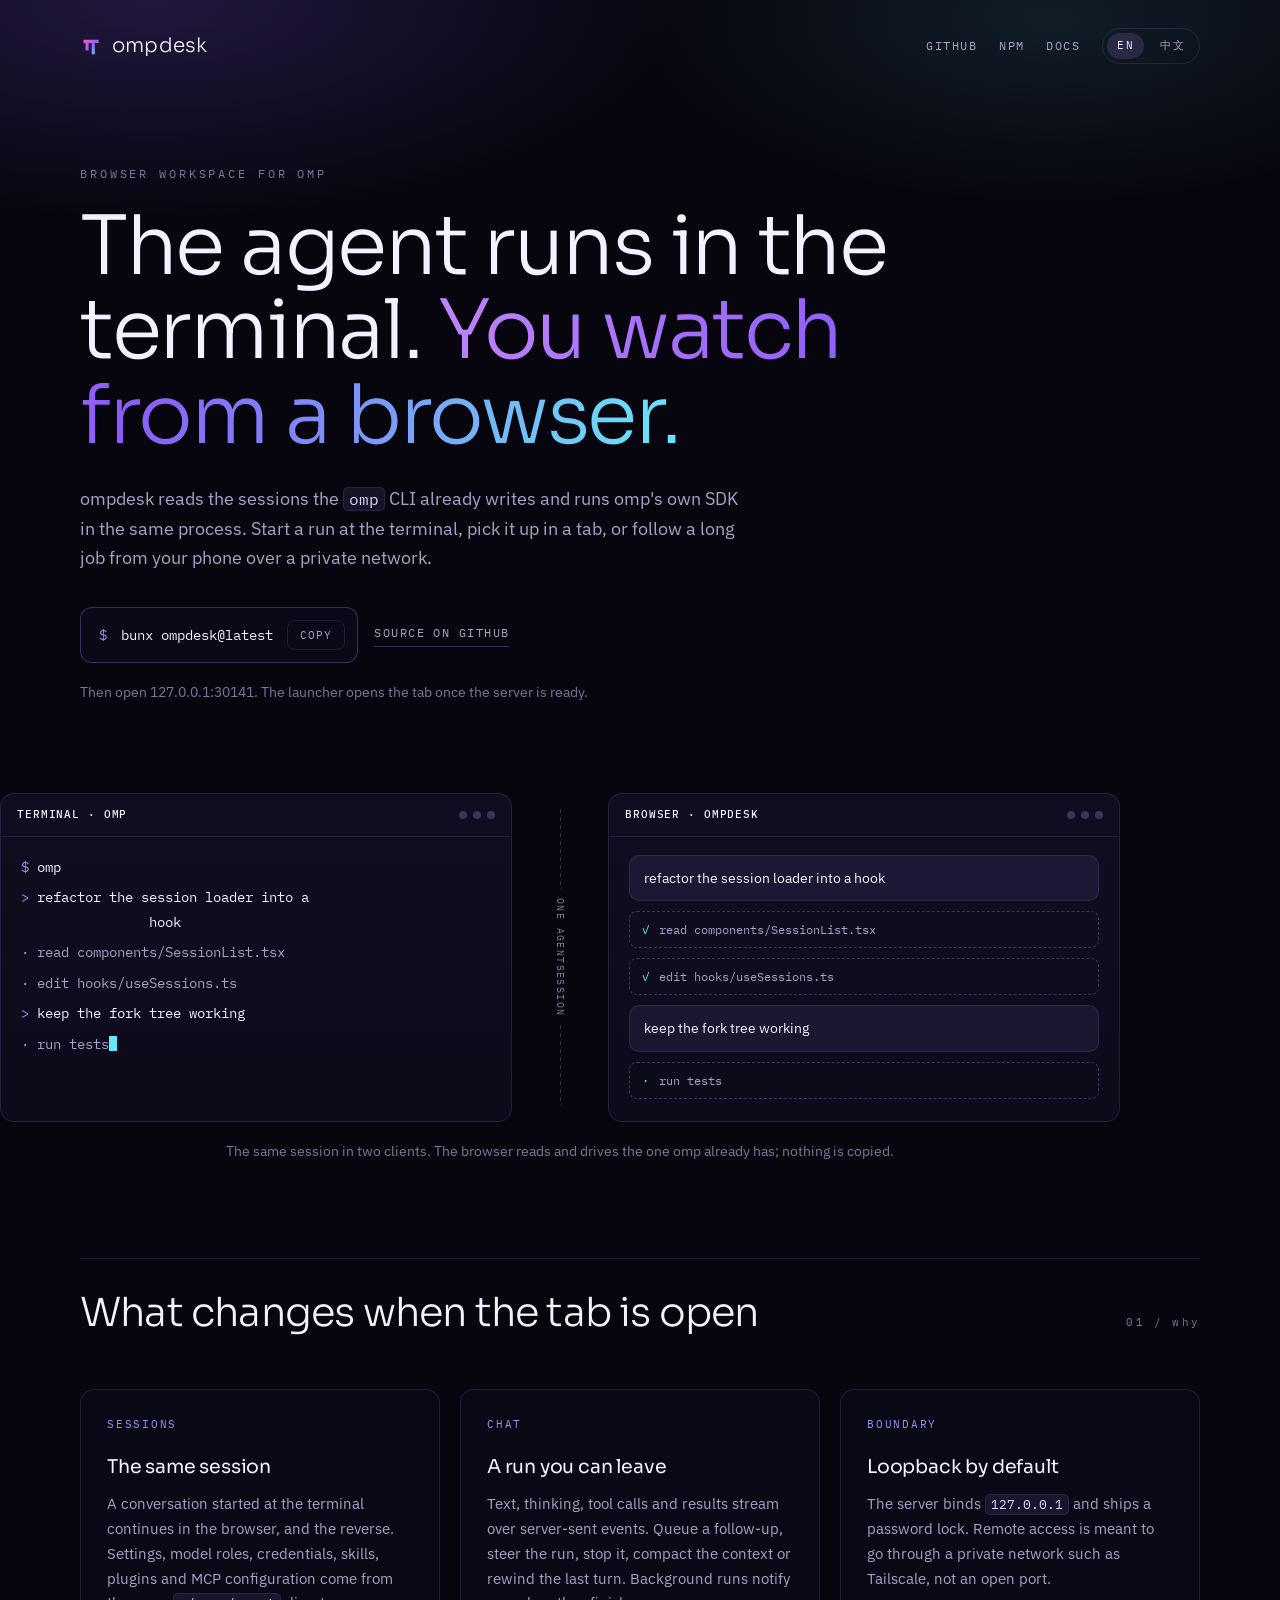
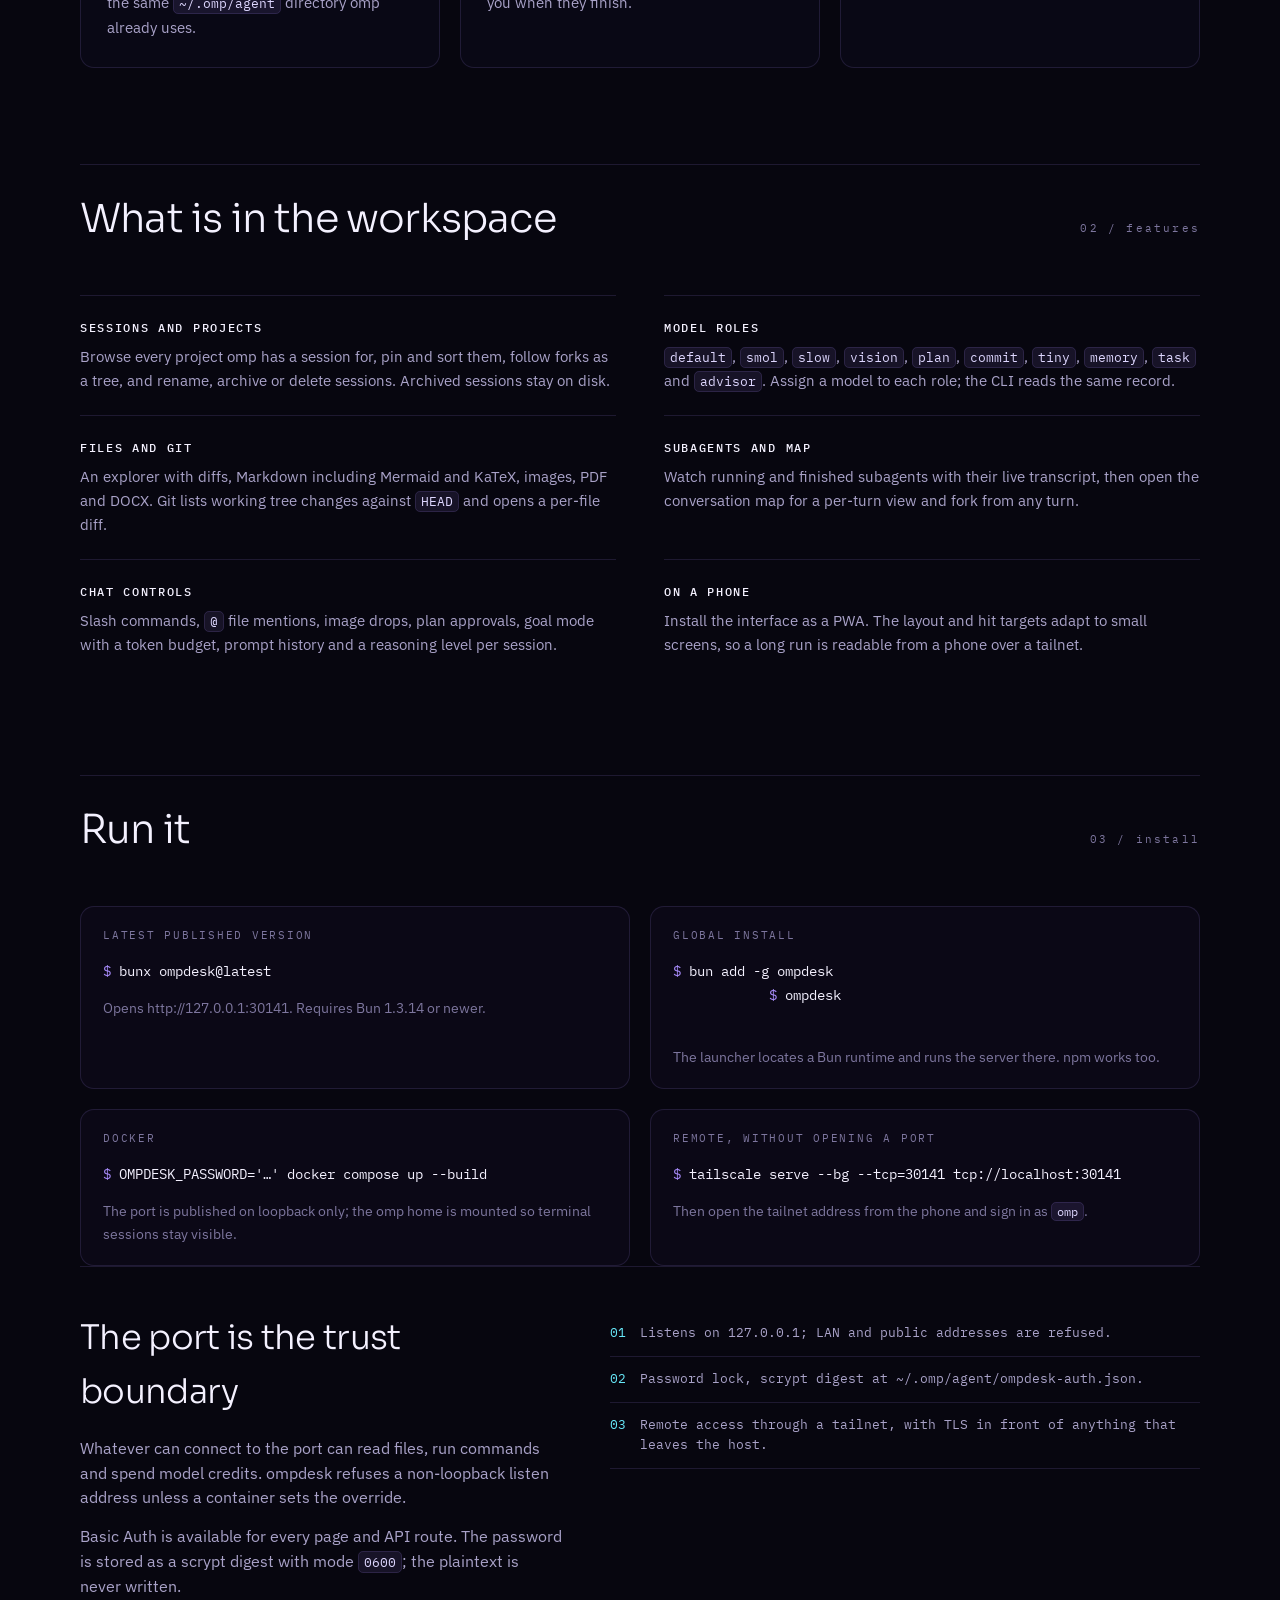
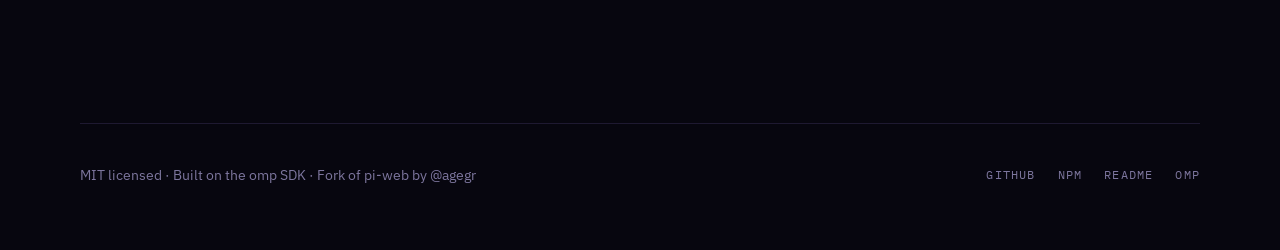
==== index.html @ 390f5b02 "feat(site): 新增 ompdesk 宣传站首页" ====
<!doctype html>
<html lang="en">

<head>
  <meta charset="utf-8" />
  <meta name="viewport" content="width=device-width, initial-scale=1" />
  <title>ompdesk — browser workspace for the omp coding agent</title>
  <meta name="description"
    content="ompdesk reads the sessions the omp CLI already writes and runs omp's own SDK in the same process. Start a run at the terminal, follow it from a browser tab, or from your phone over a private network." />
  <meta property="og:title" content="ompdesk — browser workspace for omp" />
  <meta property="og:description" content="The agent runs in the terminal. You watch from a browser." />
  <meta property="og:image" content="assets/hero.png" />
  <meta name="theme-color" content="#07060f" />
  <link rel="icon" href="assets/omp-icon.svg" type="image/svg+xml" />
  <link rel="preconnect" href="https://fonts.googleapis.com" />
  <link rel="preconnect" href="https://fonts.gstatic.com" crossorigin />
  <link
    href="https://fonts.googleapis.com/css2?family=Sora:wght@300;400;500&family=IBM+Plex+Sans:wght@400;500&family=IBM+Plex+Mono:wght@400;500&display=swap"
    rel="stylesheet" />
  <link rel="stylesheet" href="assets/style.css" />
</head>

<body>
  <header class="wrap top">
    <a class="brand" href="./">
      <img src="assets/omp-icon.svg" alt="" width="22" height="22" />
      ompdesk
    </a>
    <nav class="nav" aria-label="Primary">
      <a href="https://github.com/ZouZhao321/ompdesk">GitHub</a>
      <a href="https://www.npmjs.com/package/ompdesk" class="hide-sm">npm</a>
      <a href="https://github.com/ZouZhao321/ompdesk#readme" class="hide-sm">Docs</a>
      <span class="lang">
        <a class="on" href="./" aria-current="page">EN</a>
        <a href="./zh/">中文</a>
      </span>
    </nav>
  </header>

  <main>
    <section class="hero wrap">
      <p class="eyebrow">Browser workspace for omp</p>
      <h1>The agent runs in the terminal. <em>You watch from a browser.</em></h1>
      <p class="lede">
        ompdesk reads the sessions the <code>omp</code> CLI already writes and runs omp's own SDK in the same
        process. Start a run at the terminal, pick it up in a tab, or follow a long job from your phone over a
        private network.
      </p>
      <div class="actions">
        <div class="install">
          <span class="sigil">$</span>
          <span>bunx ompdesk@latest</span>
          <button class="copy" type="button" data-copy="bunx ompdesk@latest">Copy</button>
        </div>
        <a class="ghost" href="https://github.com/ZouZhao321/ompdesk">Source on GitHub</a>
      </div>
      <p class="note">Then open 127.0.0.1:30141. The launcher opens the tab once the server is ready.</p>
    </section>

    <figure class="figure wrap">
      <div class="split">
        <div class="pane">
          <div class="pane-head">
            <strong>terminal · omp</strong>
            <span class="dots"><span></span><span></span><span></span></span>
          </div>
          <div class="pane-body">
            <div class="tline"><span class="p">$</span> <span class="c">omp</span></div>
            <div class="tline"><span class="p">&gt;</span> <span class="c">refactor the session loader into a
                hook</span></div>
            <div class="tline">· read components/SessionList.tsx</div>
            <div class="tline">· edit hooks/useSessions.ts</div>
            <div class="tline"><span class="p">&gt;</span> <span class="c">keep the fork tree working</span></div>
            <div class="tline">· run tests<span class="caret"></span></div>
          </div>
        </div>

        <div class="bridge" aria-hidden="true"><span>one AgentSession</span></div>

        <div class="pane">
          <div class="pane-head">
            <strong>browser · ompdesk</strong>
            <span class="dots"><span></span><span></span><span></span></span>
          </div>
          <div class="pane-body">
            <div class="chat">
              <div class="bubble">refactor the session loader into a hook</div>
              <div class="toolrow"><span class="ok">✓</span> read components/SessionList.tsx</div>
              <div class="toolrow"><span class="ok">✓</span> edit hooks/useSessions.ts</div>
              <div class="bubble">keep the fork tree working</div>
              <div class="toolrow"><span class="ok">·</span> run tests</div>
            </div>
          </div>
        </div>
      </div>
      <figcaption>
        The same session in two clients. The browser reads and drives the one omp already has; nothing is copied.
      </figcaption>
    </figure>

    <section class="wrap" id="why">
      <div class="section-head">
        <h2>What changes when the tab is open</h2>
        <span class="idx">01 / why</span>
      </div>
      <div class="cards">
        <article class="card">
          <span class="k">Sessions</span>
          <h3>The same session</h3>
          <p>
            A conversation started at the terminal continues in the browser, and the reverse. Settings, model
            roles, credentials, skills, plugins and MCP configuration come from the same
            <code>~/.omp/agent</code> directory omp already uses.
          </p>
        </article>
        <article class="card">
          <span class="k">Chat</span>
          <h3>A run you can leave</h3>
          <p>
            Text, thinking, tool calls and results stream over server-sent events. Queue a follow-up, steer the
            run, stop it, compact the context or rewind the last turn. Background runs notify you when they
            finish.
          </p>
        </article>
        <article class="card">
          <span class="k">Boundary</span>
          <h3>Loopback by default</h3>
          <p>
            The server binds <code>127.0.0.1</code> and ships a password lock. Remote access is meant to go
            through a private network such as Tailscale, not an open port.
          </p>
        </article>
      </div>
    </section>

    <section class="wrap" id="features">
      <div class="section-head">
        <h2>What is in the workspace</h2>
        <span class="idx">02 / features</span>
      </div>
      <div class="features">
        <article class="feature">
          <h3>Sessions and projects</h3>
          <p>
            Browse every project omp has a session for, pin and sort them, follow forks as a tree, and rename,
            archive or delete sessions. Archived sessions stay on disk.
          </p>
        </article>
        <article class="feature">
          <h3>Model roles</h3>
          <p>
            <code>default</code>, <code>smol</code>, <code>slow</code>, <code>vision</code>,
            <code>plan</code>, <code>commit</code>, <code>tiny</code>, <code>memory</code>,
            <code>task</code> and <code>advisor</code>. Assign a model to each role; the CLI reads the same
            record.
          </p>
        </article>
        <article class="feature">
          <h3>Files and Git</h3>
          <p>
            An explorer with diffs, Markdown including Mermaid and KaTeX, images, PDF and DOCX. Git lists working
            tree changes against <code>HEAD</code> and opens a per-file diff.
          </p>
        </article>
        <article class="feature">
          <h3>Subagents and map</h3>
          <p>
            Watch running and finished subagents with their live transcript, then open the conversation map for a
            per-turn view and fork from any turn.
          </p>
        </article>
        <article class="feature">
          <h3>Chat controls</h3>
          <p>
            Slash commands, <code>@</code> file mentions, image drops, plan approvals, goal mode with a token
            budget, prompt history and a reasoning level per session.
          </p>
        </article>
        <article class="feature">
          <h3>On a phone</h3>
          <p>
            Install the interface as a PWA. The layout and hit targets adapt to small screens, so a long run is
            readable from a phone over a tailnet.
          </p>
        </article>
      </div>
    </section>

    <section class="wrap" id="install">
      <div class="section-head">
        <h2>Run it</h2>
        <span class="idx">03 / install</span>
      </div>
      <div class="install-block">
        <div class="cmd">
          <h3>Latest published version</h3>
          <pre><span class="p">$</span> bunx ompdesk@latest</pre>
          <p>Opens http://127.0.0.1:30141. Requires Bun 1.3.14 or newer.</p>
        </div>
        <div class="cmd">
          <h3>Global install</h3>
          <pre><span class="p">$</span> bun add -g ompdesk
            <span class="p">$</span> ompdesk
          </pre>
          <p>The launcher locates a Bun runtime and runs the server there. npm works too.</p>
        </div>
        <div class="cmd">
          <h3>Docker</h3>
          <pre><span class="p">$</span> OMPDESK_PASSWORD='…' docker compose up --build</pre>
          <p>The port is published on loopback only; the omp home is mounted so terminal sessions stay visible.</p>
        </div>
        <div class="cmd">
          <h3>Remote, without opening a port</h3>
          <pre><span class="p">$</span> tailscale serve --bg --tcp=30141 tcp://localhost:30141</pre>
          <p>Then open the tailnet address from the phone and sign in as <code>omp</code>.</p>
        </div>
      </div>
    </section>

    <section class="wrap safety" id="safety">
      <div>
        <h2>The port is the trust boundary</h2>
        <p>
          Whatever can connect to the port can read files, run commands and spend model credits. ompdesk refuses
          a non-loopback listen address unless a container sets the override.
        </p>
        <p>
          Basic Auth is available for every page and API route. The password is stored as a scrypt digest with
          mode <code>0600</code>; the plaintext is never written.
        </p>
      </div>
      <ul>
        <li><span>01</span> Listens on 127.0.0.1; LAN and public addresses are refused.</li>
        <li><span>02</span> Password lock, scrypt digest at ~/.omp/agent/ompdesk-auth.json.</li>
        <li><span>03</span> Remote access through a tailnet, with TLS in front of anything that leaves the host.</li>
      </ul>
    </section>
  </main>

  <footer class="wrap">
    <span>MIT licensed · Built on the omp SDK · Fork of pi-web by @agegr</span>
    <nav aria-label="Footer">
      <a href="https://github.com/ZouZhao321/ompdesk">GitHub</a>
      <a href="https://www.npmjs.com/package/ompdesk">npm</a>
      <a href="https://github.com/ZouZhao321/ompdesk#readme">README</a>
      <a href="https://github.com/can1357/oh-my-pi">omp</a>
    </nav>
  </footer>

  <script src="assets/app.js" defer></script>
</body>

</html>
---- assets/style.css ----
/* ompdesk landing — tokens derive from the product mark: indigo ink, violet→cyan gradient. */

:root {
  --ink: #07060f;
  --panel: #0d0b1a;
  --panel-2: #100d20;
  --line: rgba(167, 139, 250, 0.14);
  --line-strong: rgba(167, 139, 250, 0.3);
  --paper: #f4f1ff;
  --muted: #a9a2c8;
  --muted-2: #7d769e;
  --violet: #a78bfa;
  --cyan: #67e8f9;
  --gradient: linear-gradient(100deg, #c084fc, #8b5cf6 45%, #67e8f9);
  --radius: 14px;
  --display: "Sora", ui-sans-serif, system-ui, sans-serif;
  --body: "IBM Plex Sans", ui-sans-serif, system-ui, sans-serif;
  --mono: "IBM Plex Mono", ui-monospace, "SFMono-Regular", Menlo, monospace;
}

*,
*::before,
*::after {
  box-sizing: border-box;
}

html {
  scroll-behavior: smooth;
}

body {
  margin: 0;
  background:
    radial-gradient(58% 34% at 12% 0%, rgba(139, 92, 246, 0.2), transparent 72%),
    radial-gradient(44% 28% at 82% 2%, rgba(103, 232, 249, 0.1), transparent 74%),
    var(--ink);
  background-attachment: fixed;
  color: var(--paper);
  font-family: var(--body);
  font-size: 17px;
  line-height: 1.6;
  -webkit-font-smoothing: antialiased;
}

a {
  color: inherit;
  text-decoration: none;
}

a:hover {
  color: var(--cyan);
}

:focus-visible {
  outline: 2px solid var(--cyan);
  outline-offset: 3px;
  border-radius: 4px;
}

.wrap {
  width: min(1120px, calc(100% - 48px));
  margin-inline: auto;
}

/* ---------- top bar ---------- */

.top {
  display: flex;
  align-items: center;
  justify-content: space-between;
  gap: 24px;
  padding: 28px 0;
}

.brand {
  display: flex;
  align-items: center;
  gap: 10px;
  font-family: var(--display);
  font-size: 20px;
  font-weight: 300;
  letter-spacing: 0.01em;
}

.brand img {
  width: 22px;
  height: 22px;
}

.nav {
  display: flex;
  align-items: center;
  gap: 22px;
  font-family: var(--mono);
  font-size: 12px;
  letter-spacing: 0.12em;
  text-transform: uppercase;
  color: var(--muted);
}

.nav a:hover {
  color: var(--paper);
}

.lang {
  display: inline-flex;
  gap: 6px;
  padding: 4px;
  border: 1px solid var(--line);
  border-radius: 999px;
}

.lang a {
  padding: 4px 10px;
  border-radius: 999px;
  font-size: 11px;
}

.lang .on {
  background: rgba(167, 139, 250, 0.16);
  color: var(--paper);
}

/* ---------- hero ---------- */

.hero {
  position: relative;
  padding: 72px 0 12px;
}

.eyebrow {
  font-family: var(--mono);
  font-size: 12px;
  letter-spacing: 0.24em;
  text-transform: uppercase;
  color: var(--muted-2);
  margin: 0 0 22px;
}

.hero h1 {
  font-family: var(--display);
  font-weight: 300;
  font-size: clamp(42px, 6.4vw, 82px);
  line-height: 1.03;
  letter-spacing: -0.028em;
  margin: 0;
  max-width: 18ch;
  text-wrap: balance;
}

.hero h1 em {
  font-style: normal;
  background: var(--gradient);
  -webkit-background-clip: text;
  background-clip: text;
  color: transparent;
}

.hero p.lede {
  max-width: 60ch;
  margin: 26px 0 0;
  color: var(--muted);
  font-size: 18px;
  line-height: 1.65;
}

.hero .actions {
  display: flex;
  flex-wrap: wrap;
  align-items: center;
  gap: 16px;
  margin-top: 34px;
}

.install {
  display: flex;
  align-items: center;
  flex-wrap: wrap;
  gap: 10px 14px;
  max-width: 100%;
  padding: 12px 12px 12px 18px;
  border: 1px solid var(--line-strong);
  border-radius: 12px;
  background: rgba(13, 11, 26, 0.8);
  font-family: var(--mono);
  font-size: 14px;
  color: var(--paper);
}

@media (max-width: 480px) {
  .install {
    padding: 10px 12px;
    font-size: 12.5px;
  }
}

.install .sigil {
  color: var(--violet);
}

.copy {
  border: 1px solid var(--line);
  background: transparent;
  color: var(--muted);
  font-family: var(--mono);
  font-size: 11px;
  letter-spacing: 0.1em;
  text-transform: uppercase;
  padding: 7px 12px;
  border-radius: 8px;
  cursor: pointer;
  transition: color 0.15s ease, border-color 0.15s ease;
}

.copy:hover {
  color: var(--paper);
  border-color: var(--line-strong);
}

.copy[data-copied="true"] {
  color: var(--cyan);
  border-color: rgba(103, 232, 249, 0.4);
}

.ghost {
  font-family: var(--mono);
  font-size: 12px;
  letter-spacing: 0.12em;
  text-transform: uppercase;
  color: var(--muted);
  border-bottom: 1px solid var(--line-strong);
  padding-bottom: 3px;
}

.note {
  margin: 18px 0 0;
  font-size: 14px;
  color: var(--muted-2);
}

p code,
li code,
figcaption code {
  font-family: var(--mono);
  font-size: 0.87em;
  color: #ded7ff;
  background: rgba(167, 139, 250, 0.1);
  border: 1px solid var(--line);
  padding: 1px 5px;
  border-radius: 5px;
  white-space: nowrap;
}

/* ---------- split figure ---------- */

.figure {
  margin: 78px 0 0;
  padding: 0;
}

.split {
  display: grid;
  grid-template-columns: 1fr 96px 1fr;
  align-items: stretch;
  gap: 0;
}

.pane {
  border: 1px solid var(--line);
  border-radius: var(--radius);
  background: linear-gradient(180deg, var(--panel-2), var(--panel));
  overflow: hidden;
  min-height: 320px;
}

.pane-head {
  display: flex;
  align-items: center;
  justify-content: space-between;
  padding: 12px 16px;
  border-bottom: 1px solid var(--line);
  font-family: var(--mono);
  font-size: 11px;
  letter-spacing: 0.14em;
  text-transform: uppercase;
  color: var(--muted-2);
}

.pane-head strong {
  color: var(--paper);
  font-weight: 500;
  letter-spacing: 0.08em;
}

.dots {
  display: flex;
  gap: 6px;
}

.dots span {
  width: 8px;
  height: 8px;
  border-radius: 50%;
  background: var(--line-strong);
}

.pane-body {
  padding: 18px 20px 22px;
  font-size: 14px;
  line-height: 1.75;
}

.tline {
  font-family: var(--mono);
  color: var(--muted);
  white-space: pre-wrap;
  word-break: break-word;
}

.tline .p {
  color: var(--violet);
}

.tline .c {
  color: var(--paper);
}

.tline .ok {
  color: var(--cyan);
}

.tline+.tline {
  margin-top: 6px;
}

.chat {
  display: flex;
  flex-direction: column;
  gap: 10px;
}

.bubble {
  padding: 10px 14px;
  border-radius: 10px;
  background: rgba(167, 139, 250, 0.09);
  border: 1px solid var(--line);
  color: var(--paper);
  font-size: 14px;
}

.bubble.agent {
  background: transparent;
  border-color: transparent;
  padding: 4px 2px;
  color: var(--muted);
}

.toolrow {
  display: flex;
  align-items: center;
  gap: 10px;
  font-family: var(--mono);
  font-size: 12px;
  color: var(--muted);
  padding: 7px 12px;
  border: 1px dashed var(--line-strong);
  border-radius: 8px;
}

.toolrow .ok {
  color: var(--cyan);
}

.caret {
  display: inline-block;
  width: 8px;
  height: 15px;
  background: var(--cyan);
  vertical-align: -2px;
  animation: blink 1.1s steps(2, start) infinite;
}

@keyframes blink {
  to {
    visibility: hidden;
  }
}

.bridge {
  position: relative;
  display: flex;
  flex-direction: column;
  align-items: center;
  justify-content: center;
  gap: 10px;
  color: var(--muted-2);
  font-family: var(--mono);
  font-size: 10px;
  letter-spacing: 0.14em;
  text-transform: uppercase;
  writing-mode: vertical-rl;
  text-orientation: mixed;
}

.bridge::before {
  content: "";
  position: absolute;
  top: 16px;
  bottom: 16px;
  width: 1px;
  background-image: linear-gradient(var(--line-strong) 50%, transparent 50%);
  background-size: 1px 8px;
  background-repeat: repeat-y;
}

.bridge span {
  position: relative;
  background: var(--ink);
  padding: 8px 0;
}

.figure figcaption {
  margin-top: 18px;
  text-align: center;
  font-size: 14px;
  color: var(--muted-2);
}

/* ---------- sections ---------- */

section {
  padding: 96px 0 0;
}

.section-head {
  display: flex;
  align-items: baseline;
  justify-content: space-between;
  gap: 24px;
  border-top: 1px solid var(--line);
  padding-top: 22px;
  margin-bottom: 44px;
}

.section-head h2 {
  font-family: var(--display);
  font-weight: 300;
  font-size: clamp(28px, 3.4vw, 40px);
  letter-spacing: -0.02em;
  margin: 0;
}

.section-head .idx {
  font-family: var(--mono);
  font-size: 11px;
  letter-spacing: 0.2em;
  color: var(--muted-2);
}

.cards {
  display: grid;
  grid-template-columns: repeat(3, 1fr);
  gap: 20px;
}

.card {
  border: 1px solid var(--line);
  border-radius: var(--radius);
  padding: 26px;
  background: rgba(13, 11, 26, 0.6);
}

.card h3 {
  font-family: var(--display);
  font-weight: 400;
  font-size: 19px;
  margin: 0 0 10px;
  letter-spacing: -0.01em;
}

.card p {
  margin: 0;
  color: var(--muted);
  font-size: 15px;
  line-height: 1.65;
}

.card .k {
  font-family: var(--mono);
  font-size: 11px;
  letter-spacing: 0.16em;
  text-transform: uppercase;
  color: var(--violet);
  display: block;
  margin-bottom: 18px;
}

.features {
  display: grid;
  grid-template-columns: repeat(2, 1fr);
  gap: 0 48px;
}

.feature {
  padding: 22px 0;
  border-top: 1px solid var(--line);
}

.feature h3 {
  font-family: var(--mono);
  font-size: 12px;
  letter-spacing: 0.14em;
  text-transform: uppercase;
  color: var(--paper);
  margin: 0 0 8px;
  font-weight: 500;
}

.feature p {
  margin: 0;
  color: var(--muted);
  font-size: 15px;
}

/* ---------- install ---------- */

.install-block {
  display: grid;
  grid-template-columns: 1fr 1fr;
  gap: 20px;
}

.cmd {
  border: 1px solid var(--line);
  border-radius: var(--radius);
  background: rgba(13, 11, 26, 0.7);
  padding: 20px 22px;
}

.cmd h3 {
  margin: 0 0 14px;
  font-family: var(--mono);
  font-size: 11px;
  letter-spacing: 0.16em;
  text-transform: uppercase;
  color: var(--muted-2);
  font-weight: 400;
}

.cmd pre {
  margin: 0;
  font-family: var(--mono);
  font-size: 13.5px;
  line-height: 1.8;
  color: var(--paper);
  white-space: pre-wrap;
  word-break: break-word;
}

.cmd pre .p {
  color: var(--violet);
}

.cmd p {
  margin: 14px 0 0;
  font-size: 14px;
  color: var(--muted-2);
}

/* ---------- safety ---------- */

.safety {
  display: grid;
  grid-template-columns: 0.9fr 1.1fr;
  gap: 48px;
  align-items: start;
  border-top: 1px solid var(--line);
  padding-top: 44px;
}

.safety h2 {
  font-family: var(--display);
  font-weight: 300;
  font-size: clamp(26px, 3vw, 34px);
  margin: 0 0 16px;
  letter-spacing: -0.02em;
}

.safety p {
  color: var(--muted);
  margin: 0 0 14px;
  font-size: 15.5px;
}

.safety ul {
  margin: 0;
  padding: 0;
  list-style: none;
  font-family: var(--mono);
  font-size: 13px;
  color: var(--muted);
}

.safety li {
  padding: 12px 0;
  border-bottom: 1px solid var(--line);
  display: flex;
  gap: 14px;
}

.safety li span {
  color: var(--cyan);
}

/* ---------- footer ---------- */

footer {
  margin-top: 110px;
  border-top: 1px solid var(--line);
  padding: 40px 0 64px;
  display: flex;
  flex-wrap: wrap;
  gap: 18px 32px;
  align-items: center;
  justify-content: space-between;
  font-size: 14px;
  color: var(--muted-2);
}

footer nav {
  display: flex;
  flex-wrap: wrap;
  gap: 22px;
  font-family: var(--mono);
  font-size: 12px;
  letter-spacing: 0.1em;
  text-transform: uppercase;
}

/* ---------- responsive ---------- */

@media (max-width: 900px) {
  body {
    font-size: 16px;
  }

  .split {
    grid-template-columns: 1fr;
  }

  .bridge {
    writing-mode: horizontal-tb;
    padding: 14px 0;
    flex-direction: row;
  }

  .bridge::before {
    top: 50%;
    bottom: auto;
    left: 16px;
    right: 16px;
    width: auto;
    height: 1px;
    background-image: linear-gradient(90deg, var(--line-strong) 50%, transparent 50%);
    background-size: 8px 1px;
    background-repeat: repeat-x;
  }

  .cards,
  .features,
  .install-block,
  .safety {
    grid-template-columns: 1fr;
  }

  .hero {
    padding-top: 44px;
  }

  .nav {
    gap: 14px;
  }

  .nav .hide-sm {
    display: none;
  }
}

@media (prefers-reduced-motion: reduce) {
  html {
    scroll-behavior: auto;
  }

  .caret {
    animation: none;
  }

  * {
    animation-duration: 0.01ms !important;
    transition-duration: 0.01ms !important;
  }
}
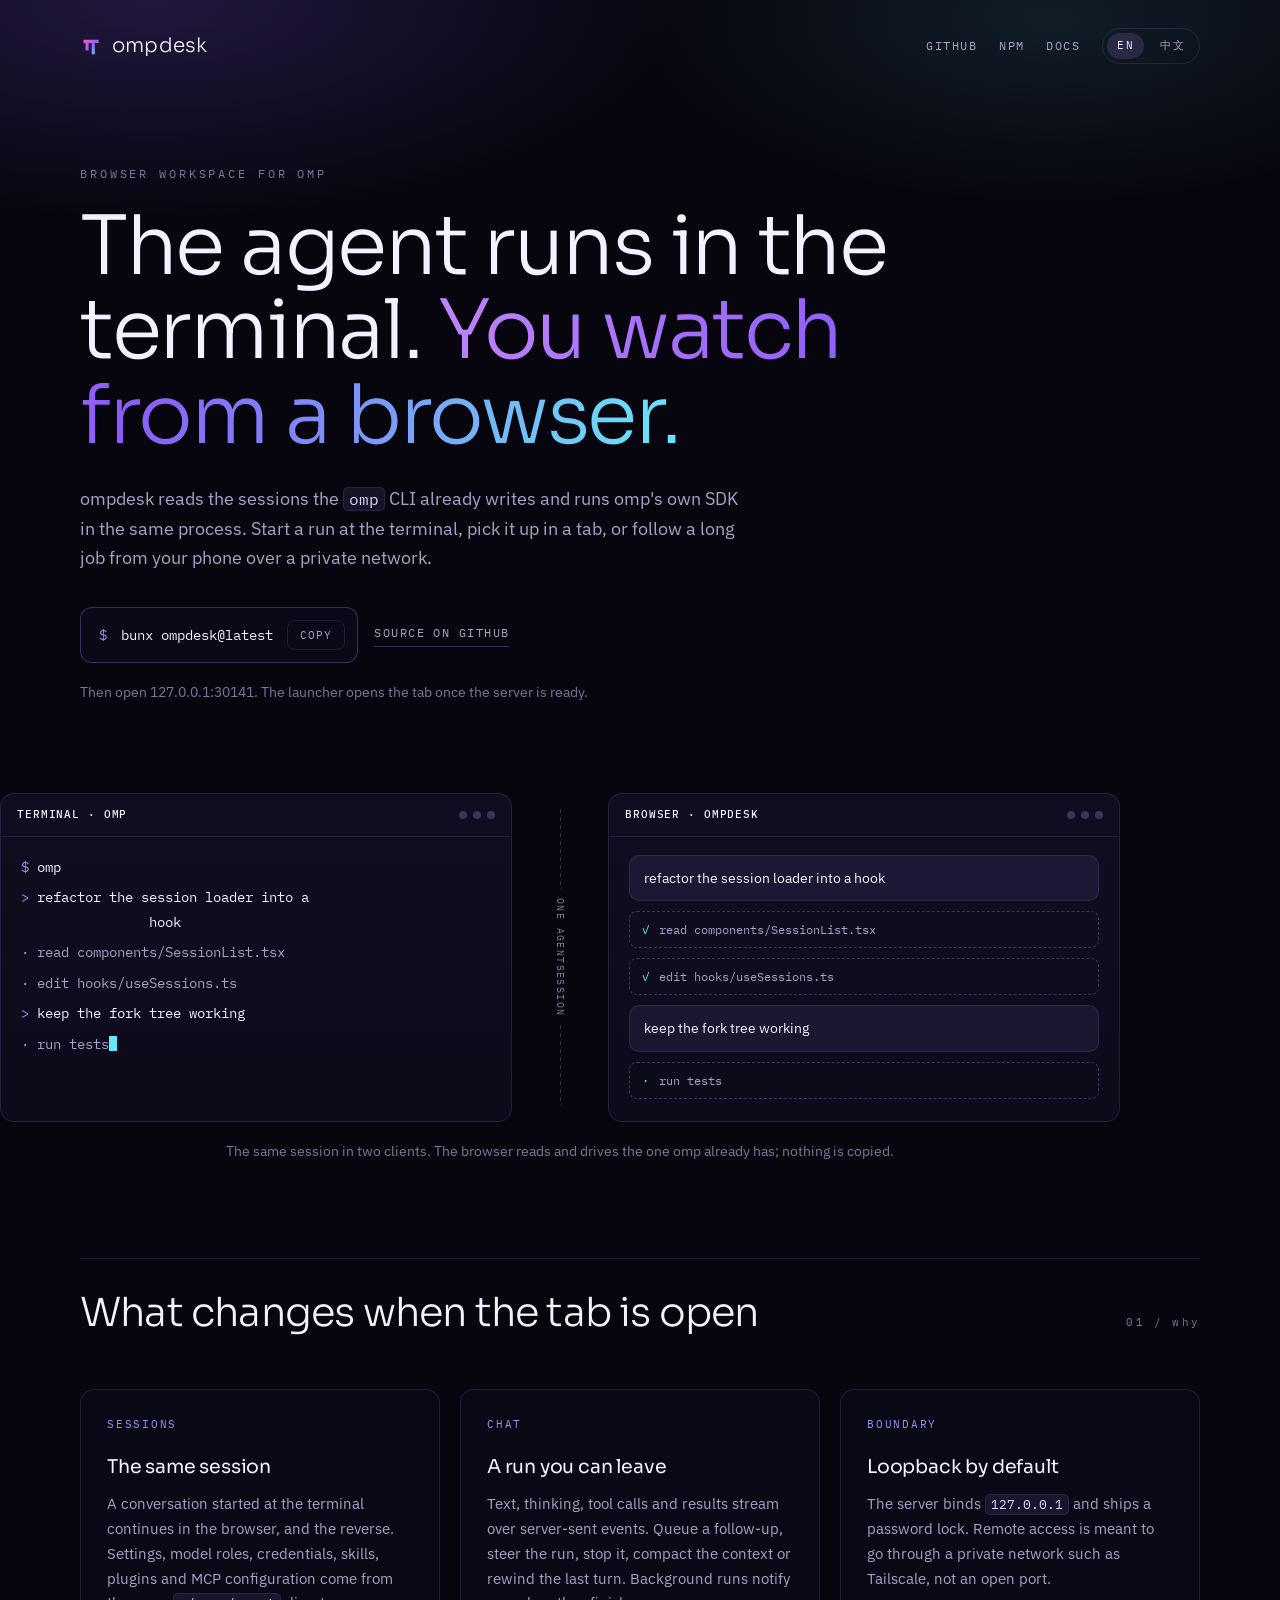
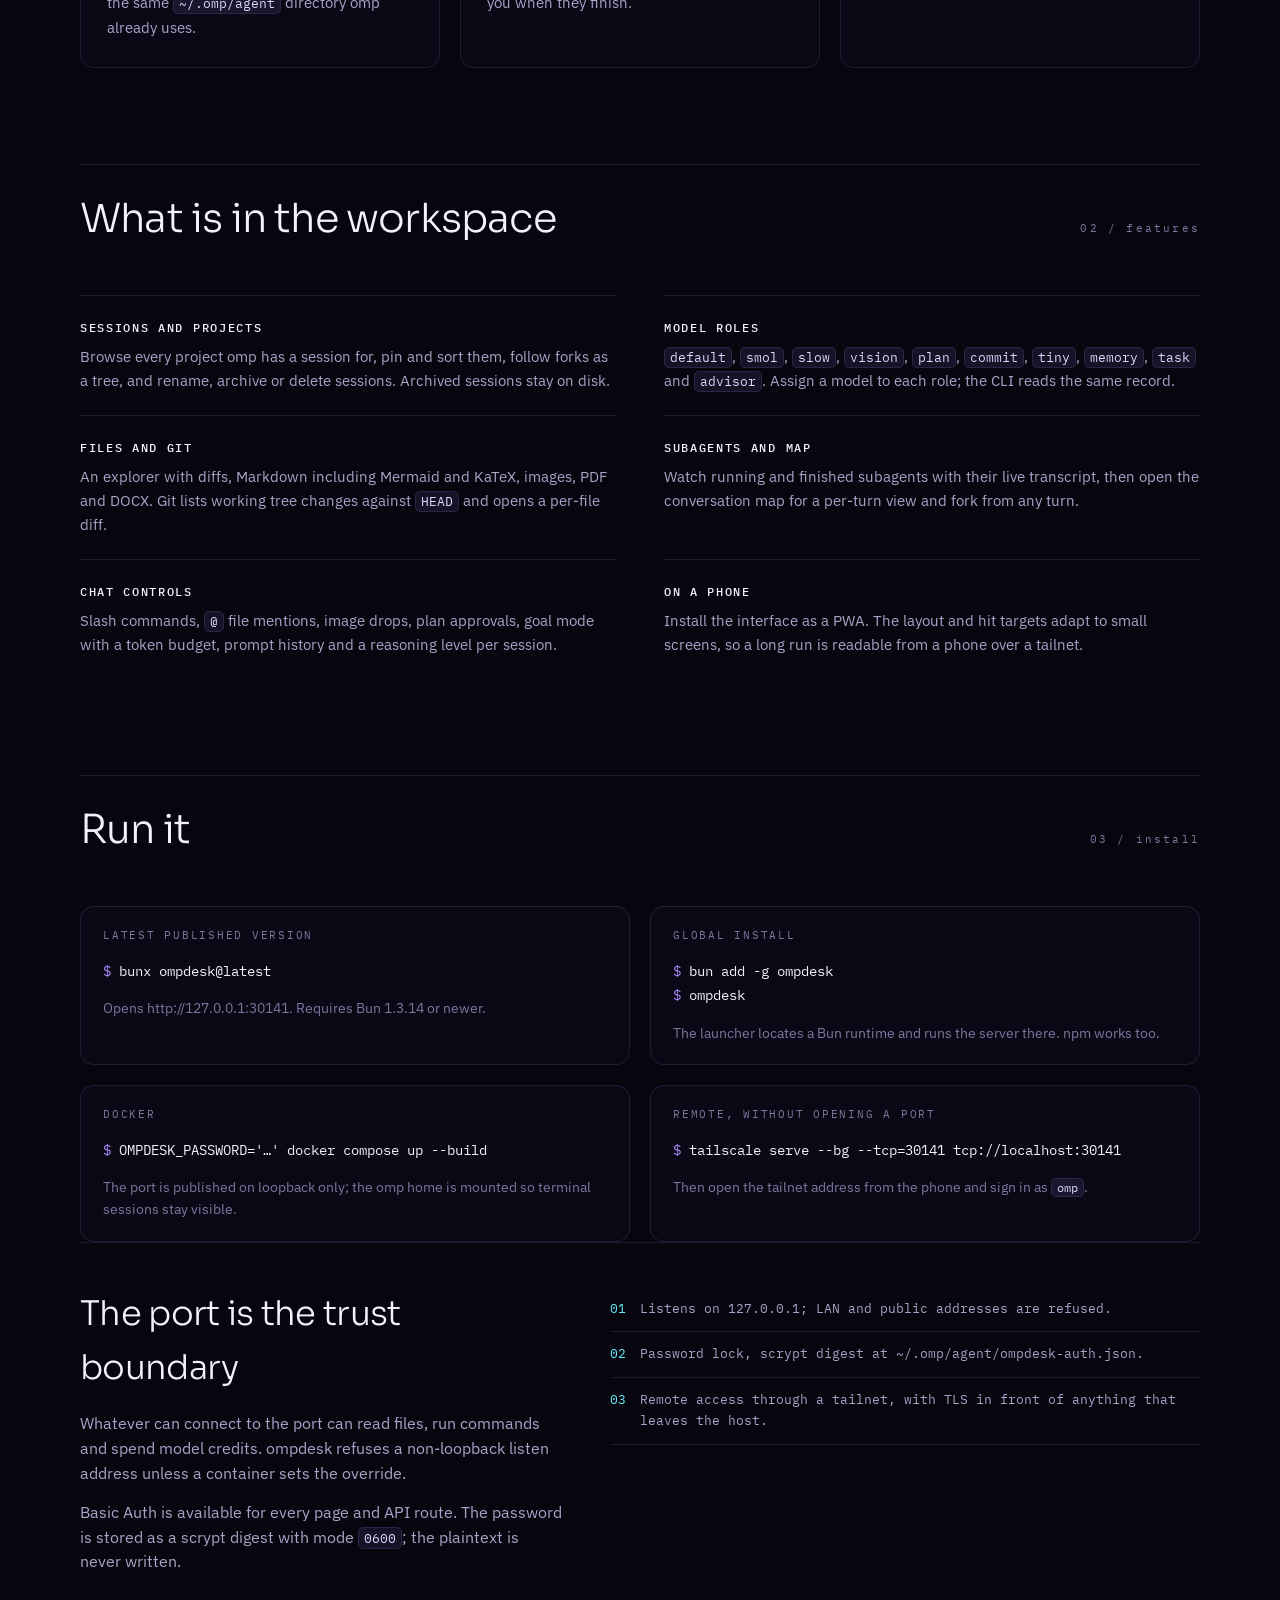
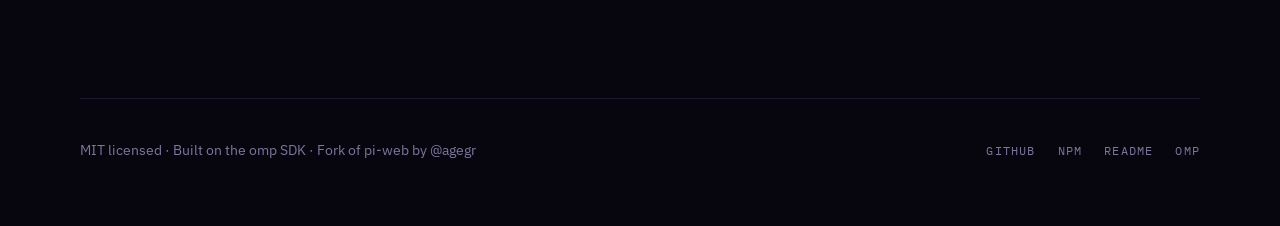
==== commit 8b0d6305: "fix(site): 修正全局安装命令第二行缩进" ====
--- a/index.html
+++ b/index.html
@@ -199,9 +199,7 @@
         </div>
         <div class="cmd">
           <h3>Global install</h3>
-          <pre><span class="p">$</span> bun add -g ompdesk
-            <span class="p">$</span> ompdesk
-          </pre>
+          <pre><span class="p">$</span> bun add -g ompdesk<br /><span class="p">$</span> ompdesk</pre>
           <p>The launcher locates a Bun runtime and runs the server there. npm works too.</p>
         </div>
         <div class="cmd">
